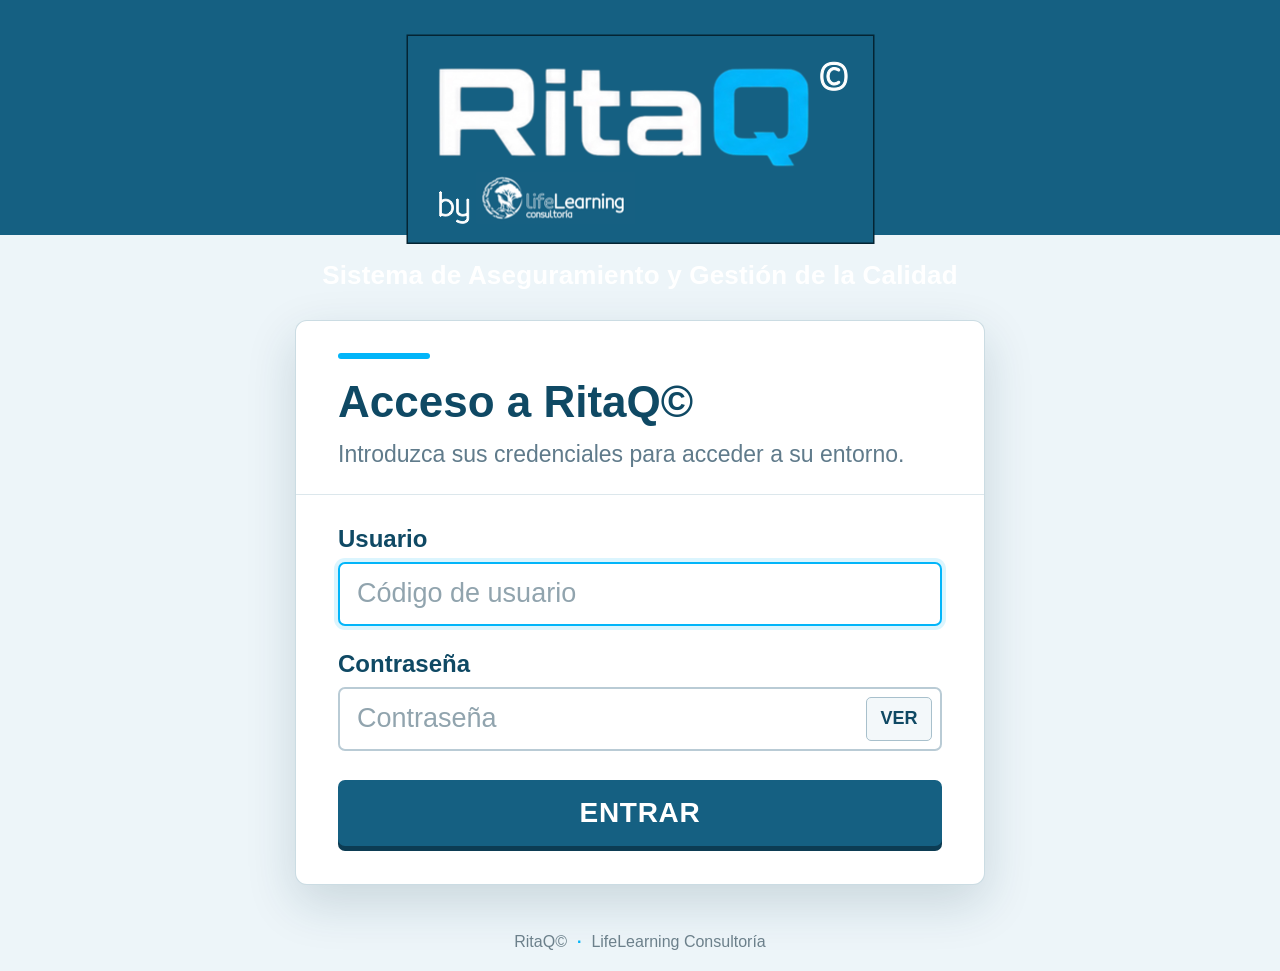
==== cliente.html @ 4c438c4f "Add files via upload" ====
<!DOCTYPE html>
<html lang="es">
<head>
  <meta charset="UTF-8">
  <meta name="viewport" content="width=device-width,initial-scale=1">
  <title>RitaQ© | Empresa Cliente</title>
  <link rel="stylesheet" href="css/ritaq.css">
</head>
<body>
  <main class="acceso-shell">
    <section class="tarjeta-login" style="margin-top:70px;padding:40px">
      <h1>Empresa Cliente</h1>
      <p style="font-size:24px;line-height:1.45">Entorno reservado para la siguiente fase de desarrollo.</p>
    </section>
  </main>
  <script src="js/sesion.js"></script>
  <script>
    const s=RitaQSesion.obtener();
    if(!s || s.perfil!=="EMPRESA") location.replace("index.html");
  </script>
</body>
</html>
---- css/ritaq.css ----
@font-face{
  font-family:"Tecnico";
  src:url("../assets/tecnico_regular.ttf") format("truetype");
  font-weight:400;
  font-style:normal;
  font-display:swap;
}
@font-face{
  font-family:"Tecnico";
  src:url("../assets/tecnico_bold.ttf") format("truetype");
  font-weight:700;
  font-style:normal;
  font-display:swap;
}

:root{
  --azul-marca:#156082;
  --azul-profundo:#0f4964;
  --azul-oscuro:#0c3c53;
  --cian:#02b5f9;
  --fondo:#edf5f9;
  --blanco:#ffffff;
  --texto:#17384a;
  --texto-suave:#607b8b;
  --borde:#b9cbd5;
  --error:#a72f2f;
  --error-fondo:#fff0f0;
  --ok:#246b48;
  --ok-fondo:#edf8f1;
  --sombra:0 18px 50px rgba(10,55,76,.16);
}

*{box-sizing:border-box}
html,body{margin:0;min-height:100%}
body{
  min-height:100vh;
  display:flex;
  flex-direction:column;
  background:
    linear-gradient(180deg,var(--azul-marca) 0 235px,var(--fondo) 235px 100%);
  color:var(--texto);
  font-family:"Tecnico",Arial,sans-serif;
  font-size:22px;
}

button,input{font:inherit}

.acceso-shell{
  width:min(1180px,calc(100% - 44px));
  margin:0 auto;
  padding:34px 0 28px;
  flex:1;
}

.marca{
  min-height:200px;
  display:flex;
  flex-direction:column;
  align-items:center;
  justify-content:center;
  text-align:center;
}

.marca-imagen{
  width:min(469px,88vw);
  height:auto;
  display:block;
}

.marca-subtitulo{
  margin:14px 0 0;
  color:#fff;
  font-size:26px;
  line-height:1.25;
  font-weight:700;
  letter-spacing:.2px;
}

.tarjeta-login{
  width:min(690px,100%);
  margin:28px auto 0;
  background:var(--blanco);
  border:1px solid rgba(21,96,130,.22);
  border-radius:12px;
  box-shadow:var(--sombra);
  overflow:hidden;
}

.cabecera-login{
  padding:32px 42px 24px;
  border-bottom:1px solid #dce7ec;
}

.linea-cian{
  display:block;
  width:92px;
  height:6px;
  margin-bottom:20px;
  border-radius:6px;
  background:var(--cian);
}

h1{
  margin:0;
  color:var(--azul-profundo);
  font-size:44px;
  line-height:1.05;
  font-weight:700;
}

.cabecera-login p{
  margin:13px 0 0;
  color:var(--texto-suave);
  font-size:23px;
  line-height:1.4;
}

.form-login{
  padding:30px 42px 38px;
}

.form-login label{
  display:block;
  margin:0 0 9px;
  color:var(--azul-profundo);
  font-size:24px;
  font-weight:700;
}

.form-login input{
  width:100%;
  height:64px;
  padding:10px 17px;
  margin:0 0 24px;
  border:2px solid var(--borde);
  border-radius:7px;
  outline:none;
  background:#fff;
  color:var(--texto);
  font-size:27px;
  transition:border-color .15s ease,box-shadow .15s ease;
}

.form-login input:focus{
  border-color:var(--cian);
  box-shadow:0 0 0 4px rgba(2,181,249,.14);
}

.form-login input::placeholder{color:#91a4ae}

.campo-password{
  position:relative;
}

.campo-password input{
  padding-right:92px;
}

.mostrar-password{
  position:absolute;
  top:10px;
  right:10px;
  height:44px;
  min-width:66px;
  padding:0 12px;
  border:1px solid #a8c0cc;
  border-radius:5px;
  background:#f3f8fa;
  color:var(--azul-profundo);
  font-size:18px;
  font-weight:700;
  cursor:pointer;
}

.mostrar-password:hover{background:#e8f4f8}

.btn-entrar{
  width:100%;
  min-height:66px;
  margin-top:5px;
  border:0;
  border-radius:7px;
  background:var(--azul-marca);
  color:#fff;
  font-size:28px;
  font-weight:700;
  letter-spacing:.7px;
  cursor:pointer;
  box-shadow:0 5px 0 var(--azul-oscuro);
  transition:transform .08s ease,background .15s ease;
}

.btn-entrar:hover{background:var(--azul-profundo)}
.btn-entrar:active{transform:translateY(2px);box-shadow:0 3px 0 var(--azul-oscuro)}
.btn-entrar:disabled{opacity:.65;cursor:wait}

.mensaje-login{
  display:none;
  margin:0 0 18px;
  padding:14px 16px;
  border-radius:6px;
  font-size:21px;
  line-height:1.35;
}

.mensaje-login.visible{display:block}
.mensaje-login.error{background:var(--error-fondo);color:var(--error);border:1px solid #e2b6b6}
.mensaje-login.ok{background:var(--ok-fondo);color:var(--ok);border:1px solid #b9d8c7}

.pie-pagina{
  min-height:58px;
  display:flex;
  align-items:center;
  justify-content:center;
  gap:10px;
  padding:12px 20px;
  color:#6c808b;
  font-size:16px;
  text-align:center;
}
.pie-pagina .separador{color:var(--cian);font-weight:700}

@media(max-width:720px){
  body{background:linear-gradient(180deg,var(--azul-marca) 0 210px,var(--fondo) 210px 100%)}
  .acceso-shell{width:min(100% - 24px,1180px);padding-top:22px}
  .marca{min-height:176px}
  .marca-subtitulo{font-size:21px}
  .tarjeta-login{margin-top:22px}
  .cabecera-login,.form-login{padding-left:24px;padding-right:24px}
  h1{font-size:36px}
  .cabecera-login p{font-size:21px}
  .form-login label{font-size:22px}
  .form-login input{height:61px;font-size:24px}
  .btn-entrar{font-size:25px}
}
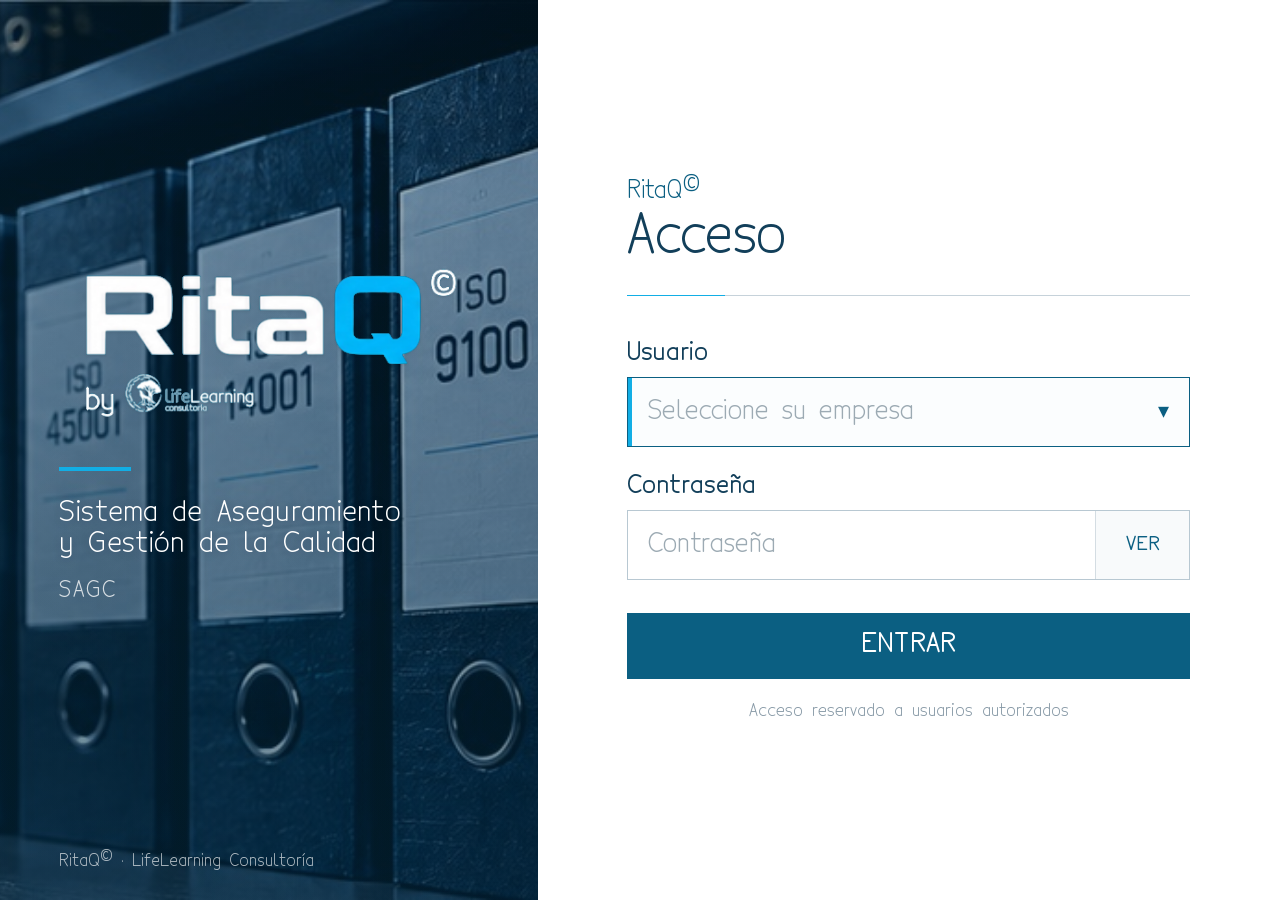
==== commit 7b24b77d: "Add files via upload" ====
--- a/cliente.html
+++ b/cliente.html
@@ -10,13 +10,32 @@
   <main class="acceso-shell">
     <section class="tarjeta-login" style="margin-top:70px;padding:40px">
       <h1>Empresa Cliente</h1>
-      <p style="font-size:24px;line-height:1.45">Entorno reservado para la siguiente fase de desarrollo.</p>
+      <p style="font-size:24px;line-height:1.45">Políticas y Compromisos</p>
+      <div id="rq-politicas-cliente" style="display:grid;grid-template-columns:repeat(auto-fit,minmax(230px,1fr));gap:14px"></div>
+      <p id="rq-politicas-cliente-estado" style="margin-top:22px"></p>
     </section>
   </main>
   <script src="js/sesion.js"></script>
   <script>
     const s=RitaQSesion.obtener();
     if(!s || s.perfil!=="EMPRESA") location.replace("index.html");
+    const categorias = [
+      ["Políticas / Compromisos de Calidad", "ISO 9001", "#0868b1"],
+      ["Políticas / Compromisos Medioambientales", "ISO 14001", "#32bd00"],
+      ["Políticas / Compromisos de Seguridad de la Información", "ISO 27001", "#8236a7"],
+      ["Políticas / Compromisos de Seguridad Laboral", "ISO 45001", "#b44b08"]
+    ];
+    const panel = document.getElementById("rq-politicas-cliente");
+    categorias.forEach(([nombre, norma, color], i) => {
+      const boton = document.createElement("button");
+      boton.type = "button";
+      boton.style.cssText = "padding:22px 16px;min-height:115px;background:white;border:2px solid "+color+";color:"+color+";font:inherit;font-size:19px;font-weight:700;text-align:left;cursor:pointer";
+      boton.textContent = (i+1)+". "+nombre+" ("+norma+")";
+      boton.addEventListener("click",()=>{
+        document.getElementById("rq-politicas-cliente-estado").textContent = nombre + " (" + norma + "): contenido pendiente de definir.";
+      });
+      panel.append(boton);
+    });
   </script>
 </body>
 </html>
--- a/css/ritaq.css
+++ b/css/ritaq.css
@@ -12,201 +12,465 @@
   font-style:normal;
   font-display:swap;
 }
+@font-face{
+  font-family:"Tecnico";
+  src:url("../assets/tecnico_regularitalic.ttf") format("truetype");
+  font-weight:400;
+  font-style:italic;
+  font-display:swap;
+}
+@font-face{
+  font-family:"Tecnico";
+  src:url("../assets/tecnico_bolditalic.ttf") format("truetype");
+  font-weight:700;
+  font-style:italic;
+  font-display:swap;
+}
 
 :root{
-  --azul-marca:#156082;
-  --azul-profundo:#0f4964;
-  --azul-oscuro:#0c3c53;
-  --cian:#02b5f9;
-  --fondo:#edf5f9;
-  --blanco:#ffffff;
-  --texto:#17384a;
-  --texto-suave:#607b8b;
-  --borde:#b9cbd5;
-  --error:#a72f2f;
-  --error-fondo:#fff0f0;
-  --ok:#246b48;
-  --ok-fondo:#edf8f1;
-  --sombra:0 18px 50px rgba(10,55,76,.16);
+  --blue:#0b5f82;
+  --blue-deep:#083f5b;
+  --blue-text:#123f5a;
+  --cyan:#12aee5;
+  --graphite:#26343d;
+  --muted:#8799a6;
+  --line:#c6d2da;
+  --soft:#f5f8fa;
+  --white:#fff;
+  --error:#8f3434;
+  --error-bg:#fff5f5;
+  --ok:#2e664b;
+  --ok-bg:#f2f8f4;
 }
 
 *{box-sizing:border-box}
-html,body{margin:0;min-height:100%}
+
+html,body{
+  margin:0;
+  width:100%;
+  min-height:100%;
+}
+
 body{
+  font-family:"Tecnico",Arial,sans-serif;
+  color:var(--graphite);
+  background:#f4f7f8;
+  -webkit-font-smoothing:antialiased;
+}
+
+button,input{font:inherit}
+
+.login-page{
+  min-height:100vh;
+}
+
+.login-layout{
+  width:100%;
+  min-height:100vh;
+  display:grid;
+  grid-template-columns:minmax(420px,42%) minmax(0,58%);
+  background:#fff;
+}
+
+/* FOTO / MARCA */
+.brand-panel{
+  position:relative;
+  min-height:100vh;
+  overflow:hidden;
+  display:flex;
+  flex-direction:column;
+  justify-content:space-between;
+  color:#fff;
+  background:
+    linear-gradient(rgba(3,47,72,.34),rgba(3,47,72,.52)),
+    url("../assets/archivadores_iso.jpg") center center / cover no-repeat;
+}
+
+.brand-panel::after{
+  content:"";
+  position:absolute;
+  inset:0;
+  pointer-events:none;
+  background:linear-gradient(90deg,rgba(5,52,77,.12),rgba(5,52,77,.03));
+}
+
+.brand-content{
+  position:relative;
+  z-index:1;
+  width:min(520px,78%);
+  margin:auto auto auto 11%;
+  padding:44px 0;
+}
+
+.brand-logo{
+  display:block;
+  width:min(420px,100%);
+  height:auto;
+  object-fit:contain;
+  object-position:left center;
+  filter:drop-shadow(0 1px 1px rgba(0,0,0,.08));
+}
+
+.accent-line{
+  display:block;
+  width:72px;
+  height:4px;
+  margin:34px 0 27px;
+  background:var(--cyan);
+}
+
+.brand-subtitle{
+  margin:0;
+  color:#fff;
+  font-size:clamp(28px,2.2vw,42px);
+  line-height:1.12;
+  font-weight:400;
+  letter-spacing:.15px;
+  text-shadow:0 1px 8px rgba(0,31,49,.24);
+}
+
+.brand-acronym{
+  margin:17px 0 0;
+  color:rgba(255,255,255,.78);
+  font-size:22px;
+  letter-spacing:1.5px;
+}
+
+.brand-footer{
+  position:relative;
+  z-index:1;
+  padding:0 0 28px 11%;
+  color:rgba(255,255,255,.68);
+  font-size:16px;
+}
+
+/* ACCESO */
+.access-panel{
+  position:relative;
   min-height:100vh;
   display:flex;
-  flex-direction:column;
+  align-items:center;
+  justify-content:center;
+  background:#fff;
+  padding:58px clamp(42px,7vw,120px);
+}
+
+.access-wrap{
+  width:min(640px,100%);
+}
+
+.access-heading{
+  margin-bottom:44px;
+}
+
+.product-name{
+  color:var(--blue);
+  font-size:23px;
+  margin-bottom:7px;
+}
+
+h1{
+  margin:0;
+  color:var(--blue-text);
+  font-size:clamp(48px,4.2vw,68px);
+  line-height:.98;
+  font-weight:400;
+  letter-spacing:-.6px;
+}
+
+.access-line{
+  display:block;
+  width:100%;
+  height:1px;
+  margin-top:29px;
   background:
-    linear-gradient(180deg,var(--azul-marca) 0 235px,var(--fondo) 235px 100%);
-  color:var(--texto);
-  font-family:"Tecnico",Arial,sans-serif;
-  font-size:22px;
-}
-
-button,input{font:inherit}
-
+    linear-gradient(90deg,var(--cyan) 0 98px,var(--line) 98px 100%);
+}
+
+.login-form{
+  width:100%;
+}
+
+.field{
+  margin-bottom:26px;
+}
+
+.field label{
+  display:block;
+  margin-bottom:9px;
+  color:var(--blue-text);
+  font-size:23px;
+  font-weight:700;
+}
+
+.field input{
+  width:100%;
+  height:70px;
+  border:1px solid #b8c8d2;
+  border-radius:0;
+  outline:none;
+  padding:0 20px;
+  background:#fff;
+  color:var(--graphite);
+  font-size:26px;
+  transition:border-color .12s ease,box-shadow .12s ease,background .12s ease;
+}
+
+.field input::placeholder{
+  color:#9caab3;
+  opacity:1;
+}
+
+.field input:focus{
+  border-color:var(--blue);
+  background:#fbfdfe;
+  box-shadow:inset 4px 0 0 var(--cyan);
+}
+
+.password-wrap{
+  position:relative;
+}
+
+.password-wrap input{
+  padding-right:105px;
+}
+
+.show-password{
+  position:absolute;
+  top:1px;
+  right:1px;
+  width:94px;
+  height:68px;
+  border:0;
+  border-left:1px solid #d4dde3;
+  background:#f8fafb;
+  color:var(--blue);
+  font-size:18px;
+  font-weight:700;
+  cursor:pointer;
+}
+
+.show-password:hover{
+  background:#f0f5f7;
+}
+
+.login-button{
+  width:100%;
+  height:66px;
+  margin-top:7px;
+  border:0;
+  border-radius:0;
+  background:var(--blue);
+  color:#fff;
+  font-size:25px;
+  font-weight:700;
+  letter-spacing:.35px;
+  cursor:pointer;
+  transition:background .12s ease;
+}
+
+.login-button:hover{background:#0a5271}
+.login-button:disabled{opacity:.62;cursor:wait}
+
+.restricted{
+  margin:22px 0 0;
+  text-align:center;
+  color:#8799a6;
+  font-size:17px;
+}
+
+.mensaje-login{
+  display:none;
+  margin:-6px 0 20px;
+  padding:11px 14px;
+  border-left:4px solid currentColor;
+  font-size:18px;
+}
+.mensaje-login.visible{display:block}
+.mensaje-login.error{color:var(--error);background:var(--error-bg)}
+.mensaje-login.ok{color:var(--ok);background:var(--ok-bg)}
+
+.mobile-footer{
+  display:none;
+}
+
+/* MÓVIL / TABLET VERTICAL */
+@media (max-width:820px){
+  .login-layout{
+    display:block;
+    min-height:100vh;
+  }
+
+  .brand-panel{
+    min-height:0;
+    height:42vh;
+    min-height:300px;
+    max-height:430px;
+    background-position:center 42%;
+  }
+
+  .brand-content{
+    width:auto;
+    margin:0;
+    padding:38px 30px 30px;
+    align-self:stretch;
+  }
+
+  .brand-logo{
+    width:min(300px,74vw);
+  }
+
+  .accent-line{
+    width:54px;
+    height:3px;
+    margin:24px 0 18px;
+  }
+
+  .brand-subtitle{
+    font-size:clamp(24px,6vw,32px);
+    line-height:1.1;
+  }
+
+  .brand-acronym{
+    display:none;
+  }
+
+  .brand-footer{
+    display:none;
+  }
+
+  .access-panel{
+    min-height:58vh;
+    display:block;
+    padding:34px 26px 24px;
+  }
+
+  .access-wrap{
+    width:100%;
+    max-width:620px;
+    margin:0 auto;
+  }
+
+  .access-heading{
+    margin-bottom:30px;
+  }
+
+  .product-name{
+    font-size:19px;
+  }
+
+  h1{
+    font-size:44px;
+  }
+
+  .access-line{
+    margin-top:20px;
+    background:linear-gradient(90deg,var(--cyan) 0 68px,var(--line) 68px 100%);
+  }
+
+  .field{
+    margin-bottom:20px;
+  }
+
+  .field label{
+    font-size:20px;
+  }
+
+  .field input{
+    height:60px;
+    font-size:22px;
+    padding:0 15px;
+  }
+
+  .password-wrap input{
+    padding-right:90px;
+  }
+
+  .show-password{
+    width:82px;
+    height:58px;
+    font-size:16px;
+  }
+
+  .login-button{
+    height:58px;
+    font-size:22px;
+  }
+
+  .restricted{
+    margin-top:16px;
+    font-size:15px;
+  }
+
+  .mobile-footer{
+    display:block;
+    margin-top:30px;
+    text-align:center;
+    color:#8a99a3;
+    font-size:14px;
+  }
+}
+
+/* MÓVIL PEQUEÑO */
+@media (max-width:480px){
+  .brand-panel{
+    height:36vh;
+    min-height:260px;
+  }
+
+  .brand-content{
+    padding:27px 22px 22px;
+  }
+
+  .brand-logo{
+    width:min(255px,72vw);
+  }
+
+  .accent-line{
+    margin:18px 0 14px;
+  }
+
+  .brand-subtitle{
+    font-size:23px;
+  }
+
+  .access-panel{
+    padding:28px 20px 22px;
+  }
+
+  .product-name{
+    font-size:17px;
+  }
+
+  h1{
+    font-size:39px;
+  }
+
+  .field input{
+    font-size:20px;
+  }
+}
+
+/* Compatibilidad visual básica con las pantallas provisionales posteriores al login */
 .acceso-shell{
   width:min(1180px,calc(100% - 44px));
   margin:0 auto;
   padding:34px 0 28px;
-  flex:1;
-}
-
-.marca{
-  min-height:200px;
-  display:flex;
-  flex-direction:column;
-  align-items:center;
-  justify-content:center;
-  text-align:center;
-}
-
-.marca-imagen{
-  width:min(469px,88vw);
-  height:auto;
-  display:block;
-}
-
-.marca-subtitulo{
-  margin:14px 0 0;
-  color:#fff;
-  font-size:26px;
-  line-height:1.25;
-  font-weight:700;
-  letter-spacing:.2px;
-}
-
+}
 .tarjeta-login{
-  width:min(690px,100%);
-  margin:28px auto 0;
-  background:var(--blanco);
-  border:1px solid rgba(21,96,130,.22);
-  border-radius:12px;
-  box-shadow:var(--sombra);
-  overflow:hidden;
-}
-
-.cabecera-login{
-  padding:32px 42px 24px;
-  border-bottom:1px solid #dce7ec;
-}
-
+  width:min(760px,100%);
+  margin:40px auto 0;
+  padding:38px;
+  background:#fff;
+  border:1px solid #d4dfe4;
+}
 .linea-cian{
   display:block;
-  width:92px;
-  height:6px;
-  margin-bottom:20px;
-  border-radius:6px;
-  background:var(--cian);
-}
-
-h1{
-  margin:0;
-  color:var(--azul-profundo);
-  font-size:44px;
-  line-height:1.05;
-  font-weight:700;
-}
-
-.cabecera-login p{
-  margin:13px 0 0;
-  color:var(--texto-suave);
-  font-size:23px;
-  line-height:1.4;
-}
-
-.form-login{
-  padding:30px 42px 38px;
-}
-
-.form-login label{
-  display:block;
-  margin:0 0 9px;
-  color:var(--azul-profundo);
-  font-size:24px;
-  font-weight:700;
-}
-
-.form-login input{
-  width:100%;
-  height:64px;
-  padding:10px 17px;
-  margin:0 0 24px;
-  border:2px solid var(--borde);
-  border-radius:7px;
-  outline:none;
-  background:#fff;
-  color:var(--texto);
-  font-size:27px;
-  transition:border-color .15s ease,box-shadow .15s ease;
-}
-
-.form-login input:focus{
-  border-color:var(--cian);
-  box-shadow:0 0 0 4px rgba(2,181,249,.14);
-}
-
-.form-login input::placeholder{color:#91a4ae}
-
-.campo-password{
-  position:relative;
-}
-
-.campo-password input{
-  padding-right:92px;
-}
-
-.mostrar-password{
-  position:absolute;
-  top:10px;
-  right:10px;
-  height:44px;
-  min-width:66px;
-  padding:0 12px;
-  border:1px solid #a8c0cc;
-  border-radius:5px;
-  background:#f3f8fa;
-  color:var(--azul-profundo);
-  font-size:18px;
-  font-weight:700;
-  cursor:pointer;
-}
-
-.mostrar-password:hover{background:#e8f4f8}
-
-.btn-entrar{
-  width:100%;
-  min-height:66px;
-  margin-top:5px;
-  border:0;
-  border-radius:7px;
-  background:var(--azul-marca);
-  color:#fff;
-  font-size:28px;
-  font-weight:700;
-  letter-spacing:.7px;
-  cursor:pointer;
-  box-shadow:0 5px 0 var(--azul-oscuro);
-  transition:transform .08s ease,background .15s ease;
-}
-
-.btn-entrar:hover{background:var(--azul-profundo)}
-.btn-entrar:active{transform:translateY(2px);box-shadow:0 3px 0 var(--azul-oscuro)}
-.btn-entrar:disabled{opacity:.65;cursor:wait}
-
-.mensaje-login{
-  display:none;
-  margin:0 0 18px;
-  padding:14px 16px;
-  border-radius:6px;
-  font-size:21px;
-  line-height:1.35;
-}
-
-.mensaje-login.visible{display:block}
-.mensaje-login.error{background:var(--error-fondo);color:var(--error);border:1px solid #e2b6b6}
-.mensaje-login.ok{background:var(--ok-fondo);color:var(--ok);border:1px solid #b9d8c7}
-
+  width:82px;
+  height:4px;
+  margin-bottom:22px;
+  background:var(--cyan);
+}
 .pie-pagina{
   min-height:58px;
   display:flex;
@@ -218,18 +482,50 @@
   font-size:16px;
   text-align:center;
 }
-.pie-pagina .separador{color:var(--cian);font-weight:700}
-
-@media(max-width:720px){
-  body{background:linear-gradient(180deg,var(--azul-marca) 0 210px,var(--fondo) 210px 100%)}
-  .acceso-shell{width:min(100% - 24px,1180px);padding-top:22px}
-  .marca{min-height:176px}
-  .marca-subtitulo{font-size:21px}
-  .tarjeta-login{margin-top:22px}
-  .cabecera-login,.form-login{padding-left:24px;padding-right:24px}
-  h1{font-size:36px}
-  .cabecera-login p{font-size:21px}
-  .form-login label{font-size:22px}
-  .form-login input{height:61px;font-size:24px}
-  .btn-entrar{font-size:25px}
-}
+.pie-pagina .separador{
+  color:var(--cyan);
+  font-weight:700;
+}
+
+/* Selector de empresas de la puerta de entrada */
+.empresa-select{position:relative;width:100%}
+.empresa-trigger{
+  display:flex;align-items:center;justify-content:space-between;gap:12px;
+  width:100%;height:70px;padding:0 20px;border:1px solid #b8c8d2;
+  border-radius:0;background:#fff;color:var(--graphite);
+  font:inherit;font-size:26px;text-align:left;cursor:pointer;
+}
+.empresa-trigger:focus-visible,.empresa-trigger[aria-expanded="true"]{
+  outline:none;border-color:var(--blue);background:#fbfdfe;
+  box-shadow:inset 4px 0 0 var(--cyan);
+}
+.empresa-actual,.empresa-opcion{display:flex;align-items:center;gap:10px;min-width:0}
+.empresa-actual{overflow:hidden;white-space:nowrap;text-overflow:ellipsis}
+.empresa-actual span{overflow:hidden;white-space:nowrap;text-overflow:ellipsis}
+.empresa-placeholder{color:#9caab3}
+.empresa-mini-logo{width:28px;height:28px;flex:0 0 28px;object-fit:contain}
+.empresa-flecha{flex:0 0 auto;color:var(--blue);font-size:22px}
+.empresa-opciones{
+  position:absolute;z-index:10;top:calc(100% - 1px);left:0;right:0;
+  max-height:min(320px,50vh);overflow-y:auto;overscroll-behavior:contain;
+  background:#fff;border:1px solid #b8c8d2;
+  box-shadow:0 8px 18px rgba(0,0,0,.13);
+}
+.empresa-opciones[hidden]{display:none}
+.empresa-opcion{
+  width:100%;min-height:49px;padding:8px 14px;border:0;background:#fff;
+  color:var(--graphite);font:inherit;font-size:19px;text-align:left;cursor:pointer;
+}
+.empresa-opcion:hover,.empresa-opcion:focus-visible{
+  outline:none;background:#eef6fa;box-shadow:inset 3px 0 0 var(--cyan);
+}
+.empresa-opcion[aria-selected="true"]{background:#f0f6f9}
+@media(max-width:820px){
+  .empresa-trigger{height:60px;padding:0 15px;font-size:22px}
+  .empresa-opcion{font-size:18px}
+  .empresa-mini-logo{width:24px;height:24px;flex-basis:24px}
+}
+
+/* Separación entre el acceso de LifeLearning y las empresas cliente. */
+.empresa-separador{height:1px;margin:6px 12px;background:var(--line);pointer-events:none}
+
